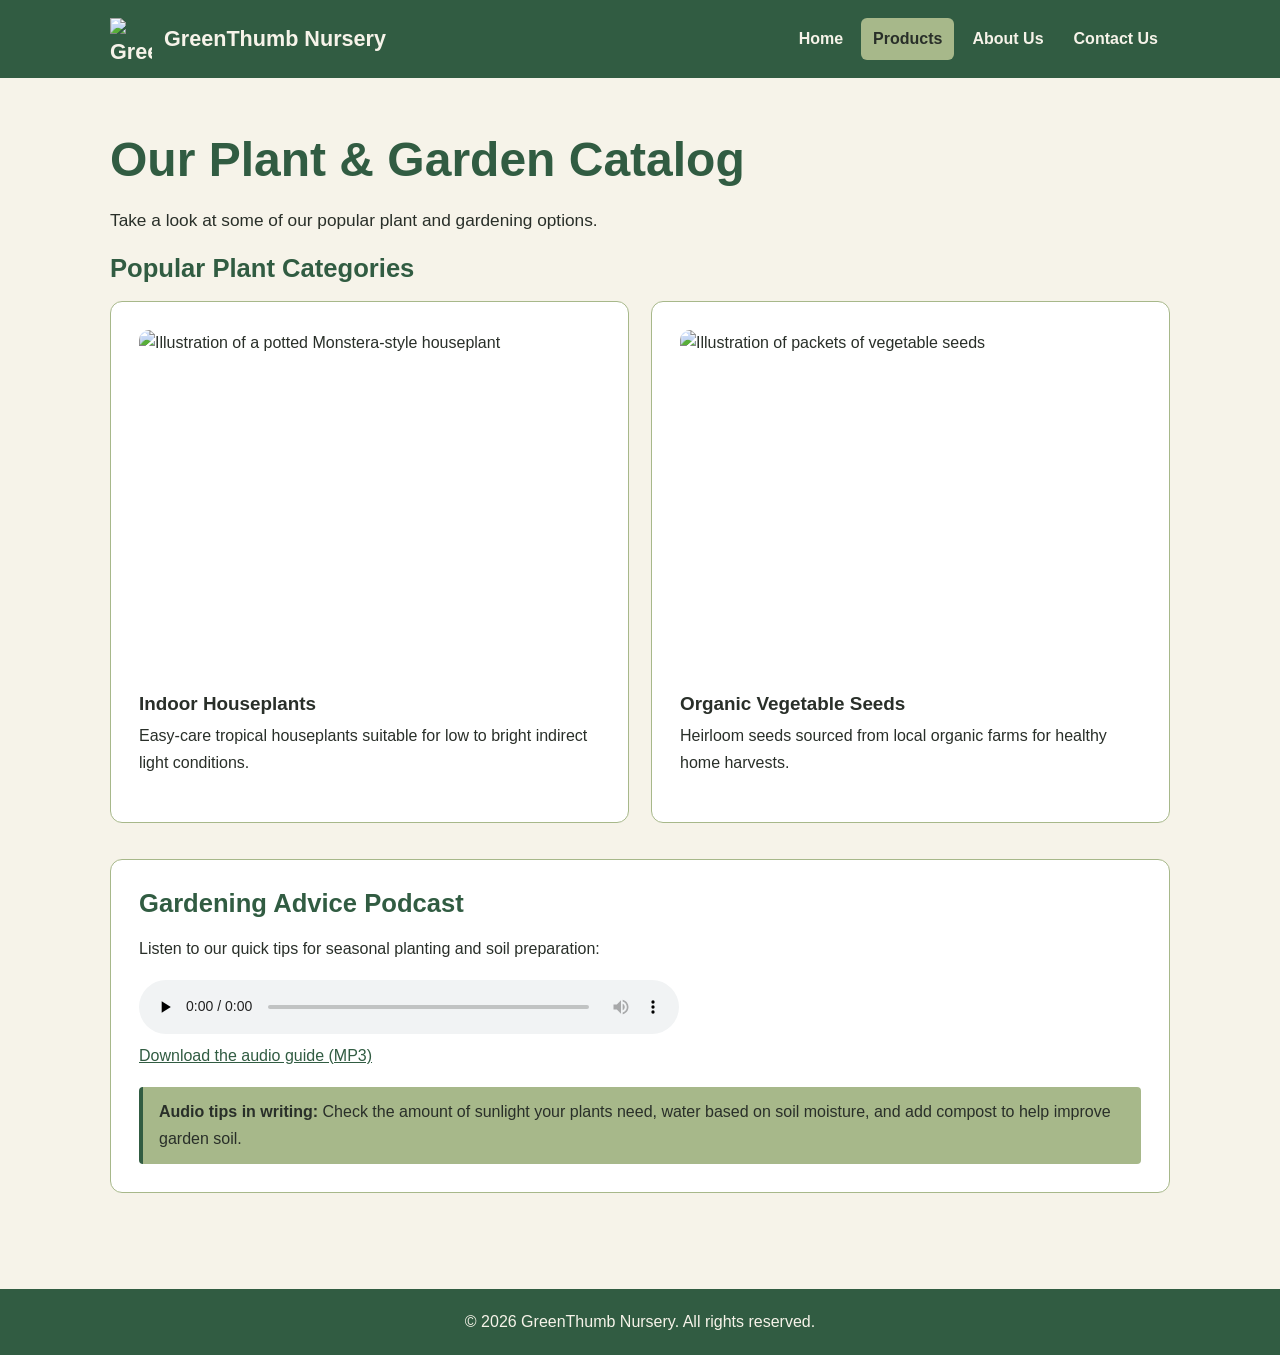
==== products.html @ e3f25a74 "Add files via upload" ====
<!DOCTYPE html>
<html lang="en">
<head>
  <meta charset="UTF-8">
  <meta name="viewport" content="width=device-width, initial-scale=1.0">
  <meta name="description" content="GreenThumb Nursery offers organic plants, seeds, and helpful gardening advice.">
  <title>GreenThumb Nursery - Products</title>
  <link rel="stylesheet" href="style.css">
</head>
<body>
  <header class="site-header"><div class="header-inner">
    <a class="brand" href="index.html"><img src="assets/logo.svg" alt="GreenThumb Nursery leaf logo"><span>GreenThumb Nursery</span></a>
    <nav aria-label="Main navigation"><ul><li><a href="index.html">Home</a></li><li><a href="products.html" aria-current="page">Products</a></li><li><a href="about.html">About Us</a></li><li><a href="contact.html">Contact Us</a></li></ul></nav>
  </div></header>
  <main>
<section><h1>Our Plant &amp; Garden Catalog</h1><p class="intro">Take a look at some of our popular plant and gardening options.</p><h2>Popular Plant Categories</h2>
<div class="card-grid"><article class="panel product-card"><img src="assets/monstera.svg" alt="Illustration of a potted Monstera-style houseplant"><h3>Indoor Houseplants</h3><p>Easy-care tropical houseplants suitable for low to bright indirect light conditions.</p></article>
<article class="panel product-card"><img src="assets/seeds.svg" alt="Illustration of packets of vegetable seeds"><h3>Organic Vegetable Seeds</h3><p>Heirloom seeds sourced from local organic farms for healthy home harvests.</p></article></div></section>
<section class="panel"><h2>Gardening Advice Podcast</h2><p>Listen to our quick tips for seasonal planting and soil preparation:</p>
<audio controls preload="none"><source src="assets/gardening-tips.mp3" type="audio/mpeg">Your browser does not support the audio element. <a href="assets/gardening-tips.mp3">Download the gardening tips audio guide</a>.</audio>
<p><a href="assets/gardening-tips.mp3" download>Download the audio guide (MP3)</a></p><div class="note"><strong>Audio tips in writing:</strong> Check the amount of sunlight your plants need, water based on soil moisture, and add compost to help improve garden soil.</div></section>
</main>
  <footer><p>&copy; 2026 GreenThumb Nursery. All rights reserved.</p></footer>
</body>
</html>
---- style.css ----
/* GreenThumb Nursery - Touchstone 3 */
:root { --green:#315C42; --cream:#F6F3E9; --sage:#A7B88A; --charcoal:#292F29; }
* { box-sizing:border-box; }
body { margin:0; background:var(--cream); color:var(--charcoal); font-family:Arial, Helvetica, sans-serif; font-size:16px; line-height:1.65; }
a { color:var(--green); }
a:focus-visible, button:focus-visible, input:focus-visible, select:focus-visible, textarea:focus-visible { outline:3px solid var(--green); outline-offset:3px; }
.site-header { background:var(--green); color:var(--cream); }
.header-inner { max-width:1100px; margin:auto; padding:18px 20px; display:flex; flex-direction:column; align-items:center; gap:12px; }
.brand { display:flex; align-items:center; gap:12px; color:var(--cream); text-decoration:none; font-weight:700; font-size:1.35rem; }
.brand img { width:42px; height:42px; }
nav ul { padding:0; margin:0; list-style:none; display:flex; flex-wrap:wrap; gap:6px; justify-content:center; }
nav a { display:block; color:var(--cream); text-decoration:none; padding:8px 12px; border-radius:6px; font-weight:bold; }
nav a:hover, nav a[aria-current="page"] { background:var(--sage); color:var(--charcoal); }
main { max-width:1100px; padding:34px 20px 60px; margin:auto; }
h1,h2,h3 { line-height:1.25; }
h1 { font-size:clamp(2rem,5vw,3rem); margin:0 0 16px; color:var(--green); }
h2 { color:var(--green); font-size:1.6rem; margin:0 0 16px; }
h3 { font-size:1.18rem; margin:0 0 8px; }
p { margin:0 0 18px; }
.intro { max-width:700px; font-size:1.08rem; }
section { margin-bottom:36px; }
.panel { background:#fff; /* neutral white for cards */ border:1px solid var(--sage); border-radius:12px; padding:22px; }
.hero-layout, .card-grid, .about-layout { display:flex; flex-direction:column; gap:22px; }
.hero-text { flex:1; }
.hero-image { flex:1; min-width:0; }
img, picture { max-width:100%; }
figure { margin:0; }
figure img, .feature-image, .product-card img { display:block; width:100%; height:auto; border-radius:10px; }
figcaption { font-size:.86rem; margin-top:8px; }
.product-card { flex:1; min-width:0; }
.product-card img { aspect-ratio:4/3; object-fit:cover; margin-bottom:16px; }
.note { border-left:4px solid var(--green); padding:12px 16px; background:var(--sage); border-radius:4px; }
a.button, button { display:inline-block; background:var(--green); color:var(--cream); padding:11px 20px; border:0; border-radius:6px; text-decoration:none; font:inherit; font-weight:bold; cursor:pointer; }
a.button:hover, button:hover { background:var(--charcoal); }
form { max-width:720px; }
fieldset { border:1px solid var(--sage); border-radius:9px; padding:18px; margin:0 0 20px; }
legend { color:var(--green); font-weight:bold; padding:0 6px; }
.form-field { margin-bottom:16px; }
label { display:block; font-weight:bold; margin-bottom:5px; }
input,select,textarea { width:100%; border:1px solid var(--charcoal); border-radius:5px; padding:11px; font:inherit; background:#fff; color:var(--charcoal); }
textarea { resize:vertical; }
audio { width:100%; max-width:540px; }
footer { background:var(--green); color:var(--cream); text-align:center; padding:20px; }
footer p { margin:0; }
@media (min-width:760px) {
 .header-inner { flex-direction:row; justify-content:space-between; }
 main { padding-top:52px; }
 .hero-layout, .about-layout { flex-direction:row; align-items:center; }
 .card-grid { flex-direction:row; }
 .panel { padding:28px; }
}
@media (prefers-reduced-motion: no-preference) { a,button { transition:background-color .15s ease; } }
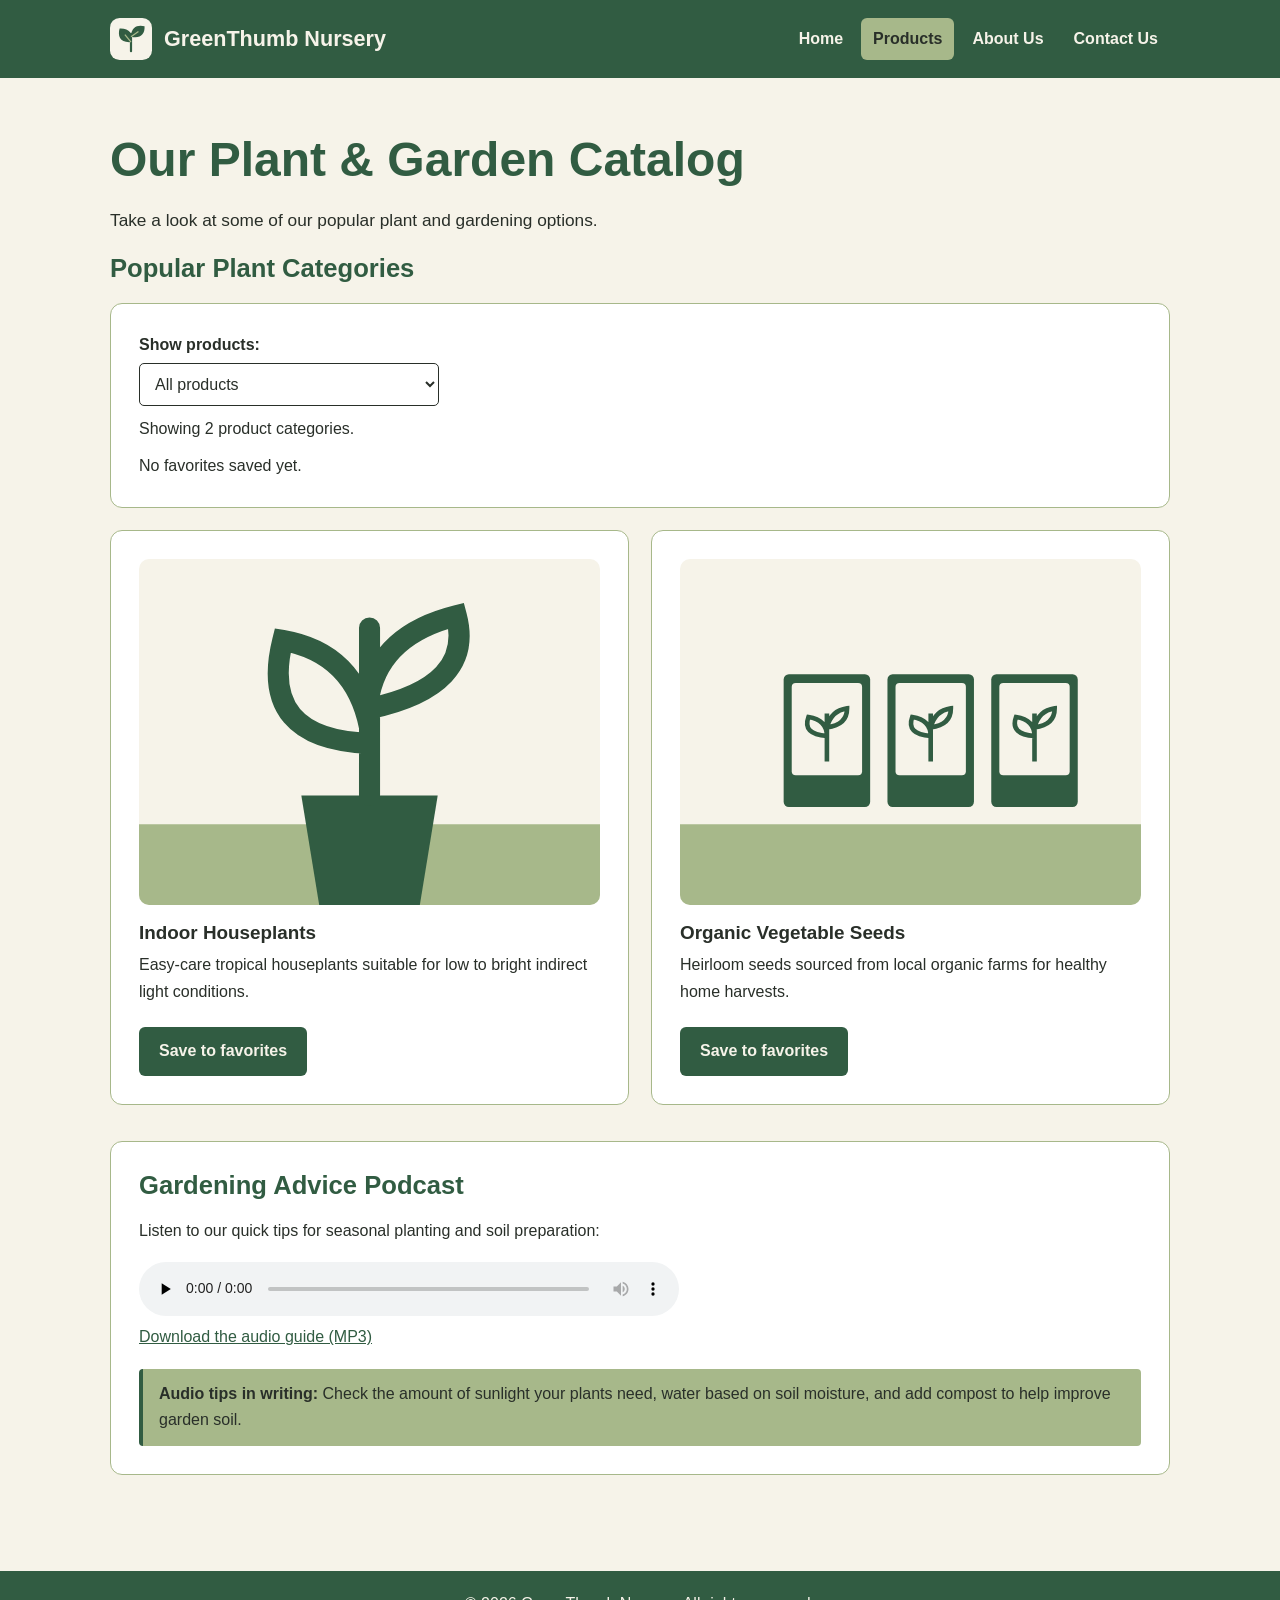
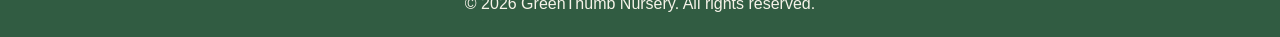
==== commit c371bc88: "Add files via upload" ====
--- a/products.html
+++ b/products.html
@@ -14,12 +14,19 @@
   </div></header>
   <main>
 <section><h1>Our Plant &amp; Garden Catalog</h1><p class="intro">Take a look at some of our popular plant and gardening options.</p><h2>Popular Plant Categories</h2>
-<div class="card-grid"><article class="panel product-card"><img src="assets/monstera.svg" alt="Illustration of a potted Monstera-style houseplant"><h3>Indoor Houseplants</h3><p>Easy-care tropical houseplants suitable for low to bright indirect light conditions.</p></article>
-<article class="panel product-card"><img src="assets/seeds.svg" alt="Illustration of packets of vegetable seeds"><h3>Organic Vegetable Seeds</h3><p>Heirloom seeds sourced from local organic farms for healthy home harvests.</p></article></div></section>
+<div class="panel shop-tools">
+<label for="category-filter">Show products:</label>
+<select id="category-filter"><option value="all">All products</option><option value="houseplants">Indoor houseplants</option><option value="seeds">Vegetable seeds</option></select>
+<p id="filter-result" role="status" aria-live="polite"></p>
+<p id="favorite-summary" role="status" aria-live="polite"></p>
+</div>
+<div class="card-grid" id="product-list"><article class="panel product-card" data-category="houseplants"><img src="assets/monstera.svg" alt="Illustration of a potted Monstera-style houseplant"><h3>Indoor Houseplants</h3><p>Easy-care tropical houseplants suitable for low to bright indirect light conditions.</p><button type="button" class="favorite-button" data-product="houseplants" aria-pressed="false">Save to favorites</button></article>
+<article class="panel product-card" data-category="seeds"><img src="assets/seeds.svg" alt="Illustration of packets of vegetable seeds"><h3>Organic Vegetable Seeds</h3><p>Heirloom seeds sourced from local organic farms for healthy home harvests.</p><button type="button" class="favorite-button" data-product="seeds" aria-pressed="false">Save to favorites</button></article></div></section>
 <section class="panel"><h2>Gardening Advice Podcast</h2><p>Listen to our quick tips for seasonal planting and soil preparation:</p>
 <audio controls preload="none"><source src="assets/gardening-tips.mp3" type="audio/mpeg">Your browser does not support the audio element. <a href="assets/gardening-tips.mp3">Download the gardening tips audio guide</a>.</audio>
 <p><a href="assets/gardening-tips.mp3" download>Download the audio guide (MP3)</a></p><div class="note"><strong>Audio tips in writing:</strong> Check the amount of sunlight your plants need, water based on soil moisture, and add compost to help improve garden soil.</div></section>
 </main>
   <footer><p>&copy; 2026 GreenThumb Nursery. All rights reserved.</p></footer>
+<script src="script.js" defer></script>
 </body>
 </html>
--- a/style.css
+++ b/style.css
@@ -50,3 +50,14 @@
  .panel { padding:28px; }
 }
 @media (prefers-reduced-motion: no-preference) { a,button { transition:background-color .15s ease; } }
+
+/* Touchstone 4: product preferences and form feedback */
+.shop-tools { margin:18px 0 22px; }
+.shop-tools select { max-width:300px; }
+.shop-tools p { margin:10px 0 0; }
+.favorite-button { margin-top:4px; }
+.favorite-button[aria-pressed="true"] { background:var(--sage); color:var(--charcoal); }
+.product-card[hidden] { display:none; }
+.field-error { display:block; color:#9b2020; font-size:.92rem; font-weight:bold; margin-top:4px; }
+input[aria-invalid="true"],select[aria-invalid="true"],textarea[aria-invalid="true"] { border:2px solid #9b2020; }
+#form-status { margin-top:14px; font-weight:bold; }
